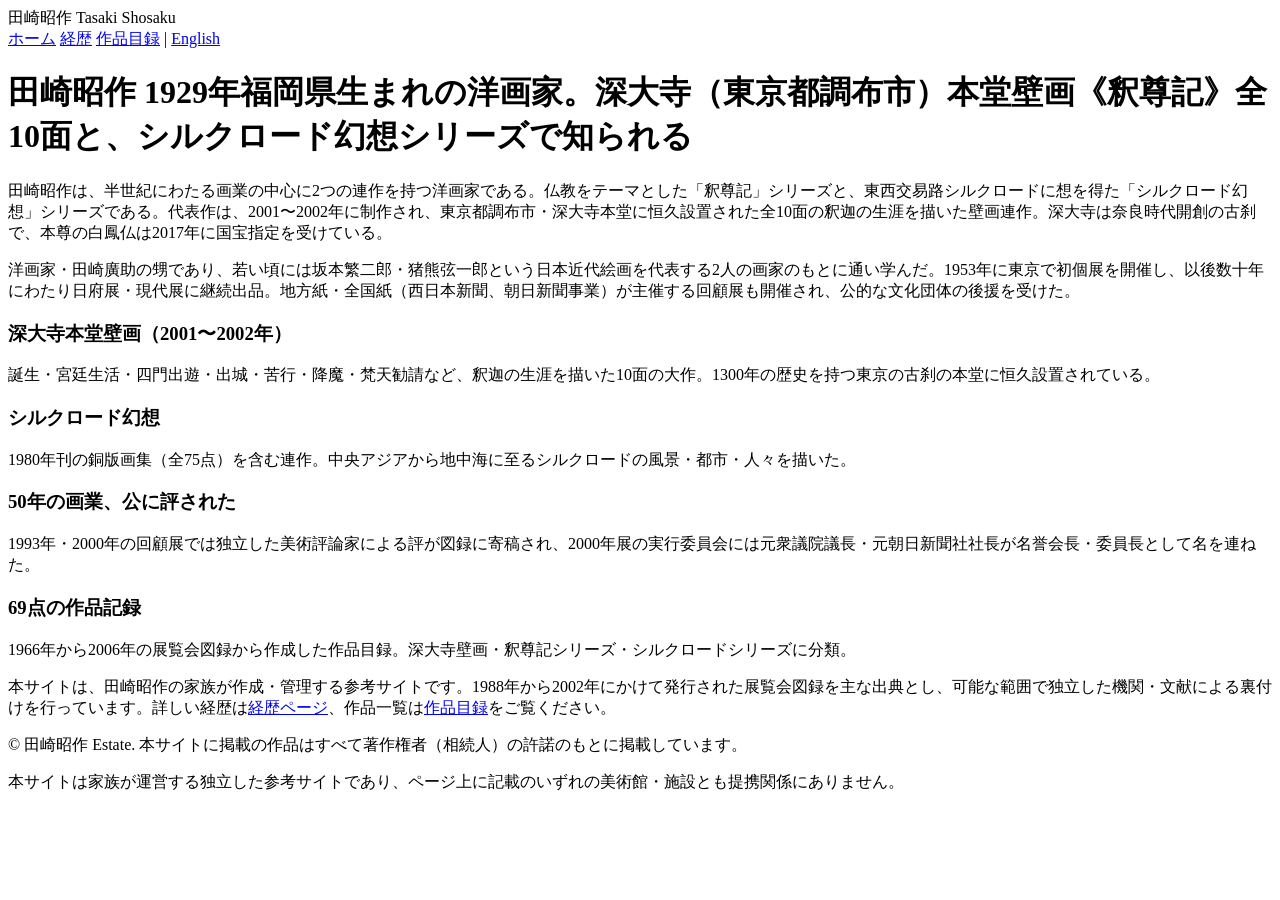
==== ja/index.html @ 19542b6c "Add files via upload" ====
<!doctype html>
<html lang="ja">
<head>
<meta charset="utf-8">
<meta name="viewport" content="width=device-width, initial-scale=1">
<title>田崎昭作 — 洋画家（1929年〜）</title>
<meta name="description" content="洋画家・田崎昭作（たさき しょうさく、1929年生）の公式参考サイト。東京・深大寺本堂壁画《釈尊記》全10面、シルクロード幻想シリーズの作者。">
<link rel="stylesheet" href="../style.css">
</head>
<body>

<header class="site-header">
  <div class="wrap">
    <div class="brand">田崎昭作 <span class="jp">Tasaki Shosaku</span></div>
    <nav class="main-nav">
      <a href="index.html">ホーム</a>
      <a href="biography.html">経歴</a>
      <a href="works.html">作品目録</a>
      <span class="lang-switch">| <a href="../index.html">English</a></span>
    </nav>
  </div>
</header>

<main>
  <div class="wrap">
    <h1>田崎昭作
      <span class="sub">1929年福岡県生まれの洋画家。深大寺（東京都調布市）本堂壁画《釈尊記》全10面と、シルクロード幻想シリーズで知られる</span>
    </h1>

    <p class="lede">田崎昭作は、半世紀にわたる画業の中心に2つの連作を持つ洋画家である。仏教をテーマとした「釈尊記」シリーズと、東西交易路シルクロードに想を得た「シルクロード幻想」シリーズである。代表作は、2001〜2002年に制作され、東京都調布市・深大寺本堂に恒久設置された全10面の釈迦の生涯を描いた壁画連作。深大寺は奈良時代開創の古刹で、本尊の白鳳仏は2017年に国宝指定を受けている。</p>

    <p>洋画家・田崎廣助の甥であり、若い頃には坂本繁二郎・猪熊弦一郎という日本近代絵画を代表する2人の画家のもとに通い学んだ。1953年に東京で初個展を開催し、以後数十年にわたり日府展・現代展に継続出品。地方紙・全国紙（西日本新聞、朝日新聞事業）が主催する回顧展も開催され、公的な文化団体の後援を受けた。</p>

    <div class="cards">
      <div class="card">
        <h3>深大寺本堂壁画（2001〜2002年）</h3>
        <p>誕生・宮廷生活・四門出遊・出城・苦行・降魔・梵天勧請など、釈迦の生涯を描いた10面の大作。1300年の歴史を持つ東京の古刹の本堂に恒久設置されている。</p>
      </div>
      <div class="card">
        <h3>シルクロード幻想</h3>
        <p>1980年刊の銅版画集（全75点）を含む連作。中央アジアから地中海に至るシルクロードの風景・都市・人々を描いた。</p>
      </div>
      <div class="card">
        <h3>50年の画業、公に評された</h3>
        <p>1993年・2000年の回顧展では独立した美術評論家による評が図録に寄稿され、2000年展の実行委員会には元衆議院議長・元朝日新聞社社長が名誉会長・委員長として名を連ねた。</p>
      </div>
      <div class="card">
        <h3>69点の作品記録</h3>
        <p>1966年から2006年の展覧会図録から作成した作品目録。深大寺壁画・釈尊記シリーズ・シルクロードシリーズに分類。</p>
      </div>
    </div>

    <p>本サイトは、田崎昭作の家族が作成・管理する参考サイトです。1988年から2002年にかけて発行された展覧会図録を主な出典とし、可能な範囲で独立した機関・文献による裏付けを行っています。詳しい経歴は<a href="biography.html">経歴ページ</a>、作品一覧は<a href="works.html">作品目録</a>をご覧ください。</p>
  </div>
</main>

<footer class="site-footer">
  <div class="wrap">
    <p>&copy; 田崎昭作 Estate. 本サイトに掲載の作品はすべて著作権者（相続人）の許諾のもとに掲載しています。</p>
    <p>本サイトは家族が運営する独立した参考サイトであり、ページ上に記載のいずれの美術館・施設とも提携関係にありません。</p>
  </div>
</footer>

</body>
</html>
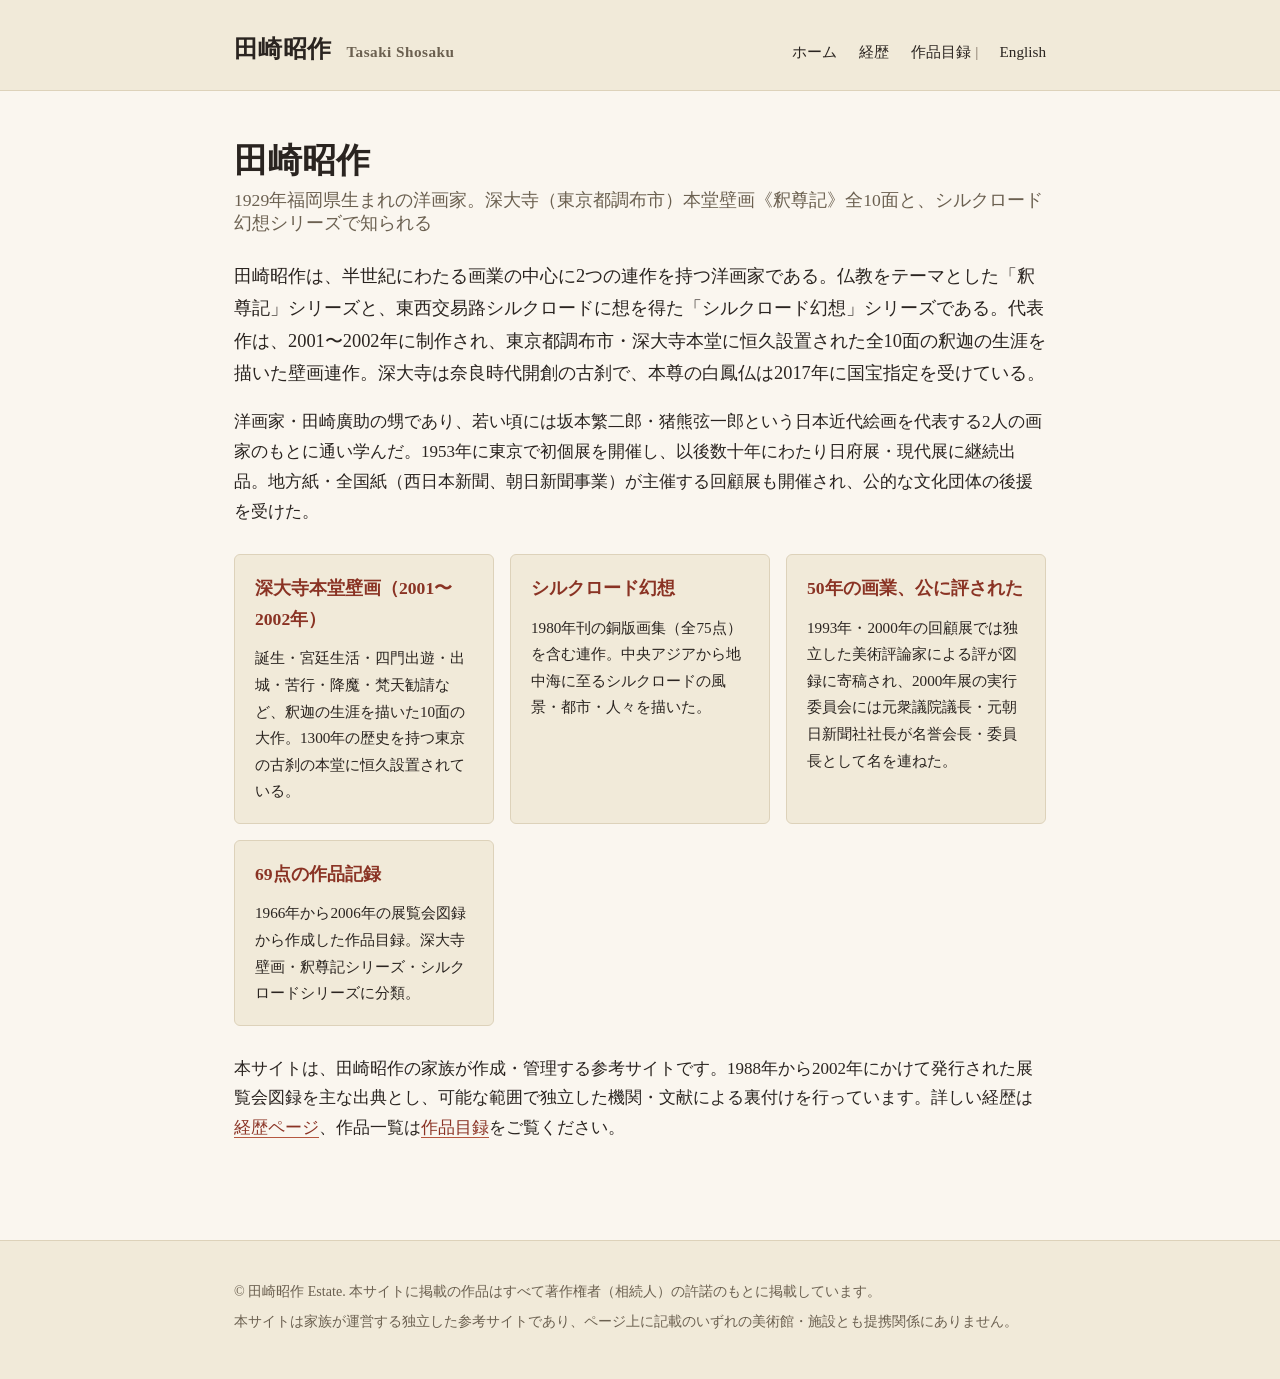
==== commit b49f6541: "Add files via upload" ====
--- a/ja/index.html
+++ b/ja/index.html
@@ -5,6 +5,10 @@
 <meta name="viewport" content="width=device-width, initial-scale=1">
 <title>田崎昭作 — 洋画家（1929年〜）</title>
 <meta name="description" content="洋画家・田崎昭作（たさき しょうさく、1929年生）の公式参考サイト。東京・深大寺本堂壁画《釈尊記》全10面、シルクロード幻想シリーズの作者。">
+<link rel="canonical" href="https://ttakt.github.io/tasaki-shosaku/ja/index.html">
+<link rel="alternate" hreflang="en" href="https://ttakt.github.io/tasaki-shosaku/">
+<link rel="alternate" hreflang="ja" href="https://ttakt.github.io/tasaki-shosaku/ja/index.html">
+<link rel="alternate" hreflang="x-default" href="https://ttakt.github.io/tasaki-shosaku/">
 <link rel="stylesheet" href="../style.css">
 </head>
 <body>
--- a/style.css
+++ b/style.css
@@ -0,0 +1,157 @@
+/* Tasaki Shosaku reference site — shared stylesheet */
+
+:root {
+  --ink: #2a2420;
+  --paper: #faf6ef;
+  --paper-raised: #f1ead9;
+  --accent: #8a3324;
+  --accent-soft: #b5573f;
+  --line: #ddd2ba;
+  --muted: #6b6050;
+  --max-width: 860px;
+}
+
+* { box-sizing: border-box; }
+
+html { scroll-behavior: smooth; }
+
+body {
+  margin: 0;
+  background: var(--paper);
+  color: var(--ink);
+  font-family: "Hiragino Mincho ProN", "Yu Mincho", "Noto Serif JP", Georgia, "Times New Roman", serif;
+  line-height: 1.75;
+  font-size: 17px;
+}
+
+a { color: var(--accent); text-decoration: none; border-bottom: 1px solid var(--accent-soft); }
+a:hover { color: var(--accent-soft); }
+
+.wrap {
+  max-width: var(--max-width);
+  margin: 0 auto;
+  padding: 0 24px;
+}
+
+header.site-header {
+  border-bottom: 1px solid var(--line);
+  padding: 28px 0 20px;
+  background: var(--paper-raised);
+}
+
+header.site-header .wrap {
+  display: flex;
+  justify-content: space-between;
+  align-items: baseline;
+  flex-wrap: wrap;
+  gap: 10px;
+}
+
+.brand {
+  font-size: 1.5rem;
+  letter-spacing: 0.02em;
+  font-weight: 600;
+}
+.brand .jp { font-size: 0.95rem; color: var(--muted); margin-left: 8px; }
+
+nav.main-nav a {
+  margin-left: 18px;
+  font-size: 0.95rem;
+  border-bottom: none;
+  color: var(--ink);
+}
+nav.main-nav a:hover { color: var(--accent); }
+
+.lang-switch {
+  font-size: 0.85rem;
+  color: var(--muted);
+}
+.lang-switch a { border-bottom: none; }
+
+main { padding: 48px 0 80px; }
+
+h1 { font-size: 2.1rem; margin: 0 0 6px; line-height: 1.3; }
+h1 .sub { display: block; font-size: 1.1rem; color: var(--muted); font-weight: 400; margin-top: 6px; }
+h2 { font-size: 1.4rem; margin: 2.6em 0 0.8em; border-left: 4px solid var(--accent); padding-left: 12px; }
+h3 { font-size: 1.1rem; margin: 1.6em 0 0.6em; color: var(--accent); }
+
+p.lede {
+  font-size: 1.15rem;
+  color: var(--ink);
+  margin-top: 1.4em;
+}
+
+.cards {
+  display: grid;
+  grid-template-columns: repeat(auto-fit, minmax(220px, 1fr));
+  gap: 16px;
+  margin: 28px 0;
+}
+.card {
+  background: var(--paper-raised);
+  border: 1px solid var(--line);
+  border-radius: 6px;
+  padding: 18px 20px;
+}
+.card h3 { margin-top: 0; }
+.card p { margin: 0; font-size: 0.95rem; color: var(--ink); }
+
+.timeline { list-style: none; margin: 0; padding: 0; border-top: 1px solid var(--line); }
+.timeline li {
+  display: grid;
+  grid-template-columns: 140px 1fr;
+  gap: 18px;
+  padding: 16px 0;
+  border-bottom: 1px solid var(--line);
+}
+.timeline .year { font-weight: 600; color: var(--accent); }
+.timeline .desc { }
+.timeline .desc .note { display: block; font-size: 0.85rem; color: var(--muted); margin-top: 4px; }
+
+@media (max-width: 540px) {
+  .timeline li { grid-template-columns: 1fr; gap: 4px; }
+}
+
+table.works {
+  width: 100%;
+  border-collapse: collapse;
+  margin: 14px 0 8px;
+  font-size: 0.95rem;
+}
+table.works th, table.works td {
+  text-align: left;
+  padding: 9px 10px;
+  border-bottom: 1px solid var(--line);
+  vertical-align: top;
+}
+table.works th {
+  font-weight: 600;
+  color: var(--muted);
+  font-size: 0.82rem;
+  text-transform: uppercase;
+  letter-spacing: 0.04em;
+}
+table.works tr:hover { background: var(--paper-raised); }
+.series-count { color: var(--muted); font-size: 0.95rem; margin-top: -6px; }
+
+.table-scroll { overflow-x: auto; }
+
+footer.site-footer {
+  border-top: 1px solid var(--line);
+  background: var(--paper-raised);
+  padding: 32px 0 40px;
+  font-size: 0.88rem;
+  color: var(--muted);
+}
+footer.site-footer p { margin: 0.4em 0; }
+footer.site-footer a { color: var(--muted); border-bottom: 1px solid var(--line); }
+
+.status-note {
+  background: #fbeee7;
+  border: 1px solid #e3b9a9;
+  border-radius: 6px;
+  padding: 14px 18px;
+  font-size: 0.9rem;
+  color: #6e3524;
+  margin: 18px 0;
+}
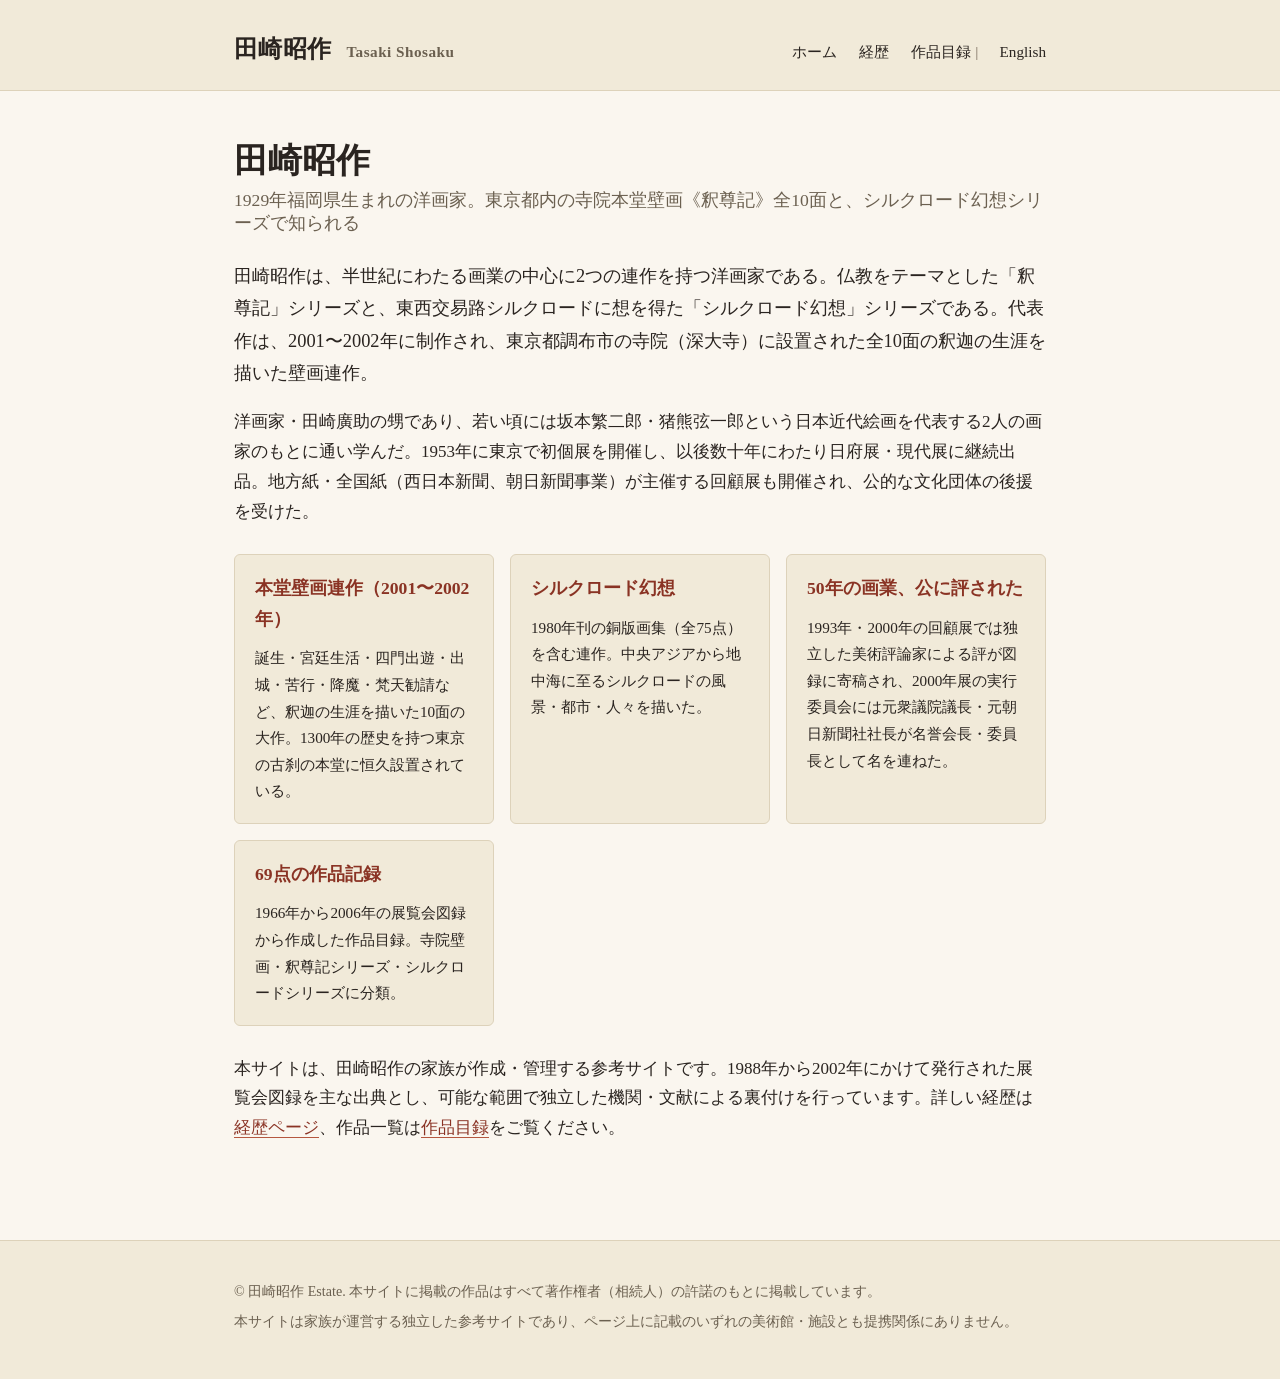
==== commit 6562f531: "Add files via upload" ====
--- a/ja/index.html
+++ b/ja/index.html
@@ -4,12 +4,50 @@
 <meta charset="utf-8">
 <meta name="viewport" content="width=device-width, initial-scale=1">
 <title>田崎昭作 — 洋画家（1929年〜）</title>
-<meta name="description" content="洋画家・田崎昭作（たさき しょうさく、1929年生）の公式参考サイト。東京・深大寺本堂壁画《釈尊記》全10面、シルクロード幻想シリーズの作者。">
+<meta name="description" content="洋画家・田崎昭作（たさき しょうさく、1929年生）の公式参考サイト。本堂壁画《釈尊記》全10面、シルクロード幻想シリーズの作者。">
 <link rel="canonical" href="https://ttakt.github.io/tasaki-shosaku/ja/index.html">
 <link rel="alternate" hreflang="en" href="https://ttakt.github.io/tasaki-shosaku/">
 <link rel="alternate" hreflang="ja" href="https://ttakt.github.io/tasaki-shosaku/ja/index.html">
 <link rel="alternate" hreflang="x-default" href="https://ttakt.github.io/tasaki-shosaku/">
+<link rel="icon" href="../assets/favicon.ico" sizes="any">
+<link rel="icon" href="../assets/favicon-32.png" type="image/png" sizes="32x32">
+<link rel="apple-touch-icon" href="../assets/apple-touch-icon.png">
+<meta property="og:type" content="profile">
+<meta property="og:site_name" content="Tasaki Shosaku ">
+<meta property="og:locale" content="ja_JP">
+<meta property="og:title" content="田崎昭作 — 洋画家（1929年〜）">
+<meta property="og:description" content="洋画家・田崎昭作（たさき しょうさく、1929年生）の公式参考サイト。本堂壁画《釈尊記》全10面、シルクロード幻想シリーズの作者。">
+<meta property="og:url" content="https://ttakt.github.io/tasaki-shosaku/ja/index.html">
+<meta property="og:image" content="https://ttakt.github.io/tasaki-shosaku/assets/og-image-ja.png">
+<meta property="og:image:width" content="1200">
+<meta property="og:image:height" content="630">
+<meta name="twitter:card" content="summary_large_image">
+<meta name="twitter:title" content="田崎昭作 — 洋画家（1929年〜）">
+<meta name="twitter:description" content="洋画家・田崎昭作（たさき しょうさく、1929年生）の公式参考サイト。本堂壁画《釈尊記》全10面、シルクロード幻想シリーズの作者。">
+<meta name="twitter:image" content="https://ttakt.github.io/tasaki-shosaku/assets/og-image-ja.png">
 <link rel="stylesheet" href="../style.css">
+<script type="application/ld+json">
+{
+  "@context": "https://schema.org",
+  "@type": "Person",
+  "name": "田崎昭作",
+  "alternateName": ["Tasaki Shosaku", "田﨑昭作"],
+  "birthDate": "1929-01-17",
+  "birthPlace": {
+    "@type": "Place",
+    "name": "福岡県八女郡立花町"
+  },
+  "nationality": "日本",
+  "jobTitle": "洋画家",
+  "description": "東京都内の寺院本堂壁画《釈尊記》全10面とシルクロード幻想シリーズで知られる洋画家。",
+  "url": "https://ttakt.github.io/tasaki-shosaku/ja/index.html",
+  "image": "https://ttakt.github.io/tasaki-shosaku/assets/og-image-ja.png",
+  "workLocation": {
+    "@type": "Place",
+    "name": "東京都"
+  }
+}
+</script>
 </head>
 <body>
 
@@ -28,16 +66,16 @@
 <main>
   <div class="wrap">
     <h1>田崎昭作
-      <span class="sub">1929年福岡県生まれの洋画家。深大寺（東京都調布市）本堂壁画《釈尊記》全10面と、シルクロード幻想シリーズで知られる</span>
+      <span class="sub">1929年福岡県生まれの洋画家。東京都内の寺院本堂壁画《釈尊記》全10面と、シルクロード幻想シリーズで知られる</span>
     </h1>
 
-    <p class="lede">田崎昭作は、半世紀にわたる画業の中心に2つの連作を持つ洋画家である。仏教をテーマとした「釈尊記」シリーズと、東西交易路シルクロードに想を得た「シルクロード幻想」シリーズである。代表作は、2001〜2002年に制作され、東京都調布市・深大寺本堂に恒久設置された全10面の釈迦の生涯を描いた壁画連作。深大寺は奈良時代開創の古刹で、本尊の白鳳仏は2017年に国宝指定を受けている。</p>
+    <p class="lede">田崎昭作は、半世紀にわたる画業の中心に2つの連作を持つ洋画家である。仏教をテーマとした「釈尊記」シリーズと、東西交易路シルクロードに想を得た「シルクロード幻想」シリーズである。代表作は、2001〜2002年に制作され、東京都調布市の寺院（深大寺）に設置された全10面の釈迦の生涯を描いた壁画連作。</p>
 
     <p>洋画家・田崎廣助の甥であり、若い頃には坂本繁二郎・猪熊弦一郎という日本近代絵画を代表する2人の画家のもとに通い学んだ。1953年に東京で初個展を開催し、以後数十年にわたり日府展・現代展に継続出品。地方紙・全国紙（西日本新聞、朝日新聞事業）が主催する回顧展も開催され、公的な文化団体の後援を受けた。</p>
 
     <div class="cards">
       <div class="card">
-        <h3>深大寺本堂壁画（2001〜2002年）</h3>
+        <h3>本堂壁画連作（2001〜2002年）</h3>
         <p>誕生・宮廷生活・四門出遊・出城・苦行・降魔・梵天勧請など、釈迦の生涯を描いた10面の大作。1300年の歴史を持つ東京の古刹の本堂に恒久設置されている。</p>
       </div>
       <div class="card">
@@ -50,7 +88,7 @@
       </div>
       <div class="card">
         <h3>69点の作品記録</h3>
-        <p>1966年から2006年の展覧会図録から作成した作品目録。深大寺壁画・釈尊記シリーズ・シルクロードシリーズに分類。</p>
+        <p>1966年から2006年の展覧会図録から作成した作品目録。寺院壁画・釈尊記シリーズ・シルクロードシリーズに分類。</p>
       </div>
     </div>
 
--- a/style.css
+++ b/style.css
@@ -146,6 +146,34 @@
 footer.site-footer p { margin: 0.4em 0; }
 footer.site-footer a { color: var(--muted); border-bottom: 1px solid var(--line); }
 
+.gallery {
+  display: grid;
+  grid-template-columns: repeat(auto-fit, minmax(210px, 1fr));
+  gap: 20px;
+  margin: 18px 0 30px;
+}
+.gallery figure { margin: 0; }
+.gallery img {
+  width: 100%;
+  height: auto;
+  display: block;
+  border-radius: 4px;
+  border: 1px solid var(--line);
+  background: var(--paper-raised);
+}
+.gallery figcaption {
+  font-size: 0.85rem;
+  color: var(--muted);
+  margin-top: 6px;
+  line-height: 1.4;
+}
+.gallery figcaption .work-title { color: var(--ink); font-weight: 600; }
+.image-note {
+  font-size: 0.85rem;
+  color: var(--muted);
+  margin: -10px 0 30px;
+}
+
 .status-note {
   background: #fbeee7;
   border: 1px solid #e3b9a9;
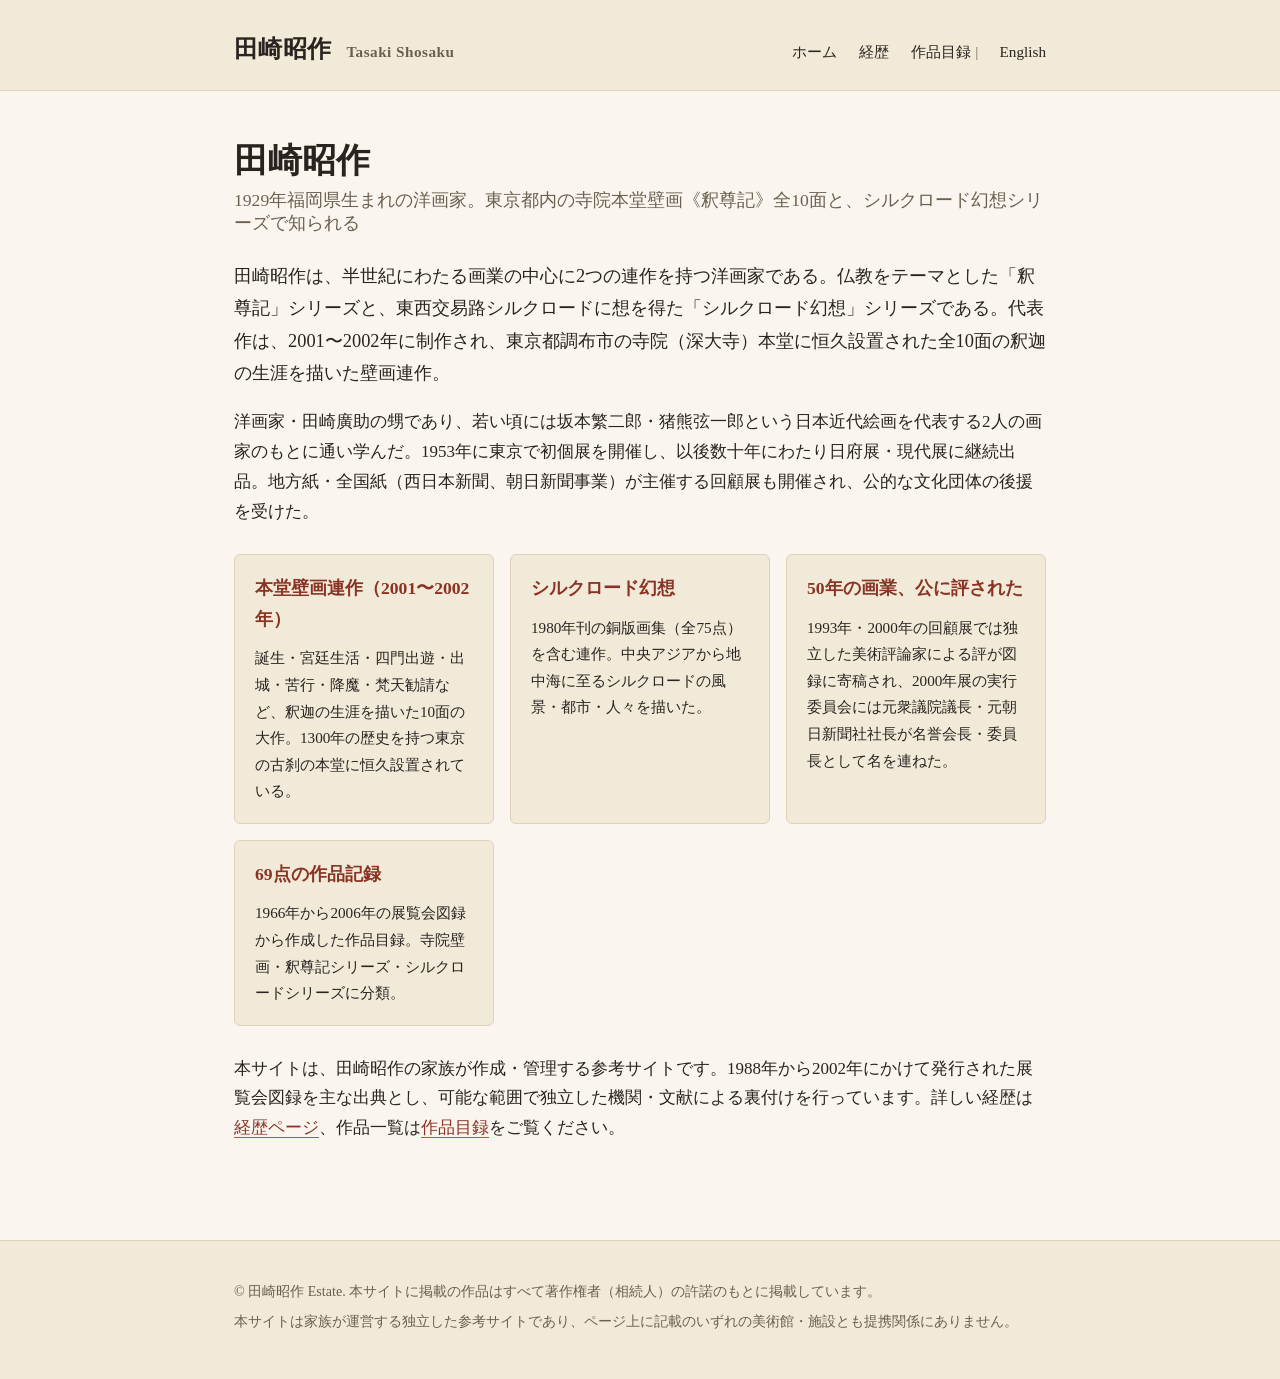
==== commit e677327a: "Add files via upload" ====
--- a/ja/index.html
+++ b/ja/index.html
@@ -69,7 +69,7 @@
       <span class="sub">1929年福岡県生まれの洋画家。東京都内の寺院本堂壁画《釈尊記》全10面と、シルクロード幻想シリーズで知られる</span>
     </h1>
 
-    <p class="lede">田崎昭作は、半世紀にわたる画業の中心に2つの連作を持つ洋画家である。仏教をテーマとした「釈尊記」シリーズと、東西交易路シルクロードに想を得た「シルクロード幻想」シリーズである。代表作は、2001〜2002年に制作され、東京都調布市の寺院（深大寺）に設置された全10面の釈迦の生涯を描いた壁画連作。</p>
+    <p class="lede">田崎昭作は、半世紀にわたる画業の中心に2つの連作を持つ洋画家である。仏教をテーマとした「釈尊記」シリーズと、東西交易路シルクロードに想を得た「シルクロード幻想」シリーズである。代表作は、2001〜2002年に制作され、東京都調布市の寺院（深大寺）本堂に恒久設置された全10面の釈迦の生涯を描いた壁画連作。</p>
 
     <p>洋画家・田崎廣助の甥であり、若い頃には坂本繁二郎・猪熊弦一郎という日本近代絵画を代表する2人の画家のもとに通い学んだ。1953年に東京で初個展を開催し、以後数十年にわたり日府展・現代展に継続出品。地方紙・全国紙（西日本新聞、朝日新聞事業）が主催する回顧展も開催され、公的な文化団体の後援を受けた。</p>
 
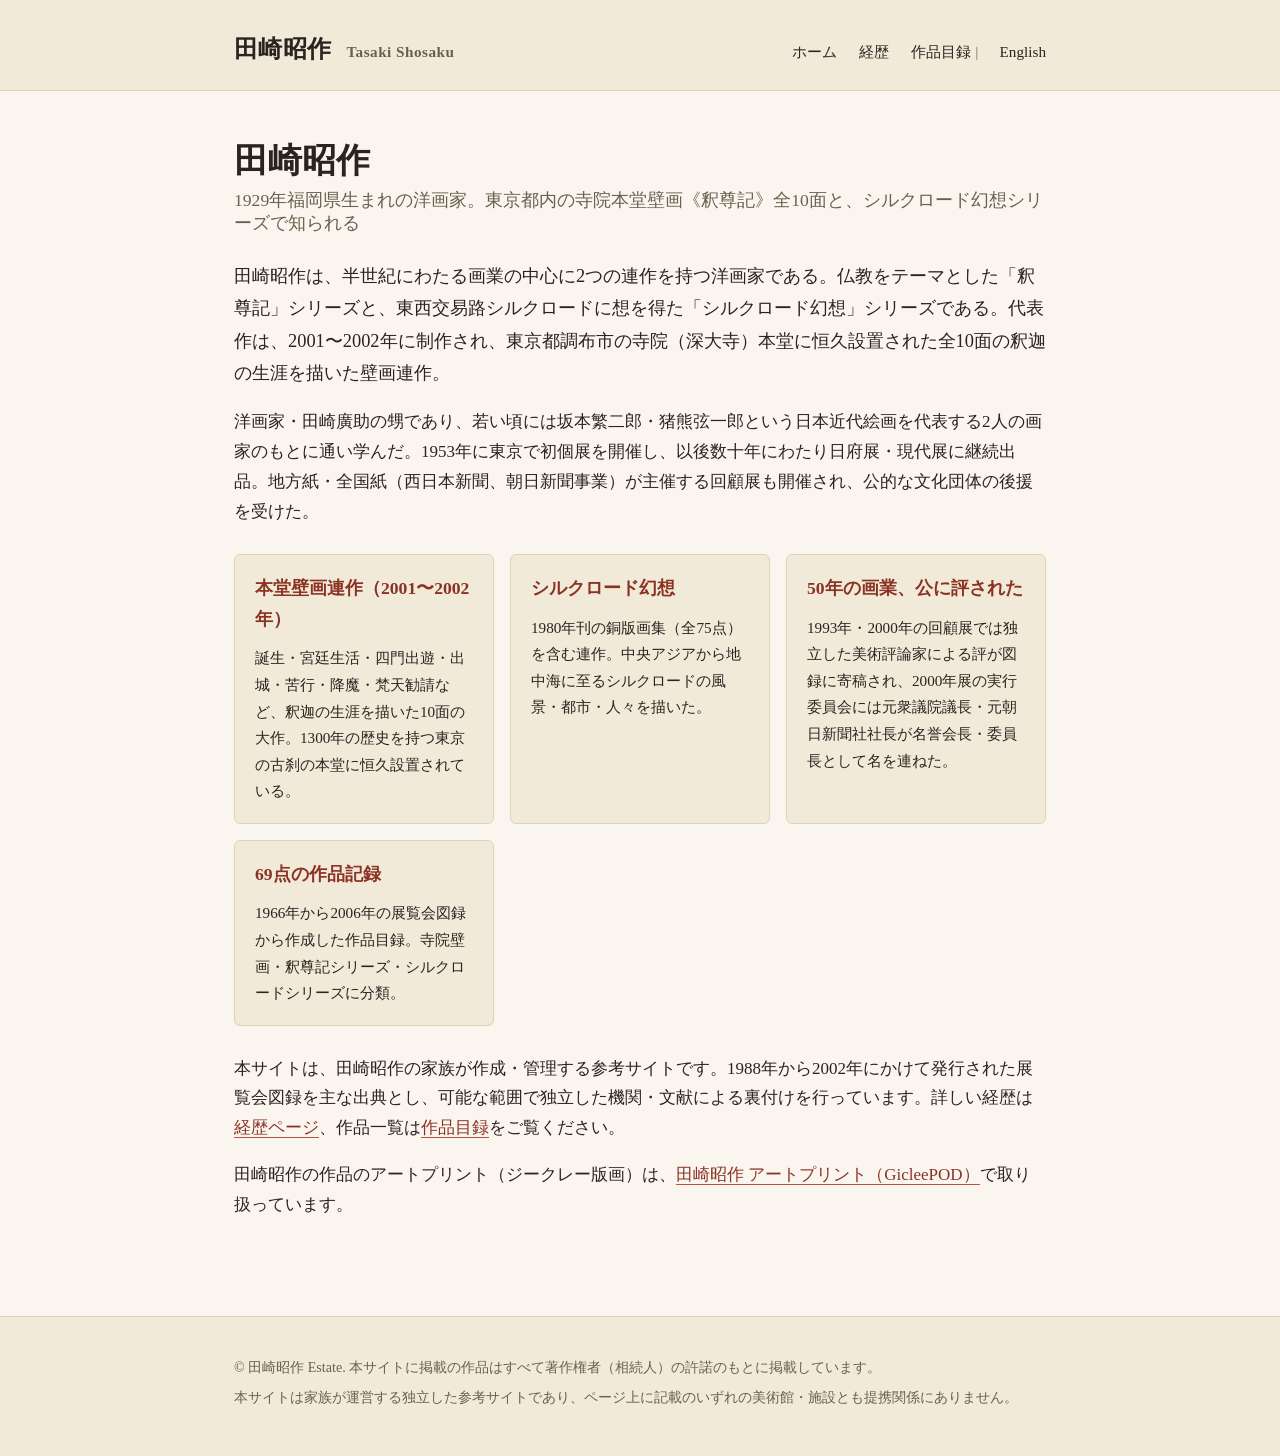
==== commit c84b68ba: "Add files via upload" ====
--- a/ja/index.html
+++ b/ja/index.html
@@ -93,6 +93,8 @@
     </div>
 
     <p>本サイトは、田崎昭作の家族が作成・管理する参考サイトです。1988年から2002年にかけて発行された展覧会図録を主な出典とし、可能な範囲で独立した機関・文献による裏付けを行っています。詳しい経歴は<a href="biography.html">経歴ページ</a>、作品一覧は<a href="works.html">作品目録</a>をご覧ください。</p>
+
+    <p>田崎昭作の作品のアートプリント（ジークレー版画）は、<a href="https://gicleepod.com/ja/store/tasaki-shosaku">田崎昭作 アートプリント（GicleePOD）</a>で取り扱っています。</p>
   </div>
 </main>
 
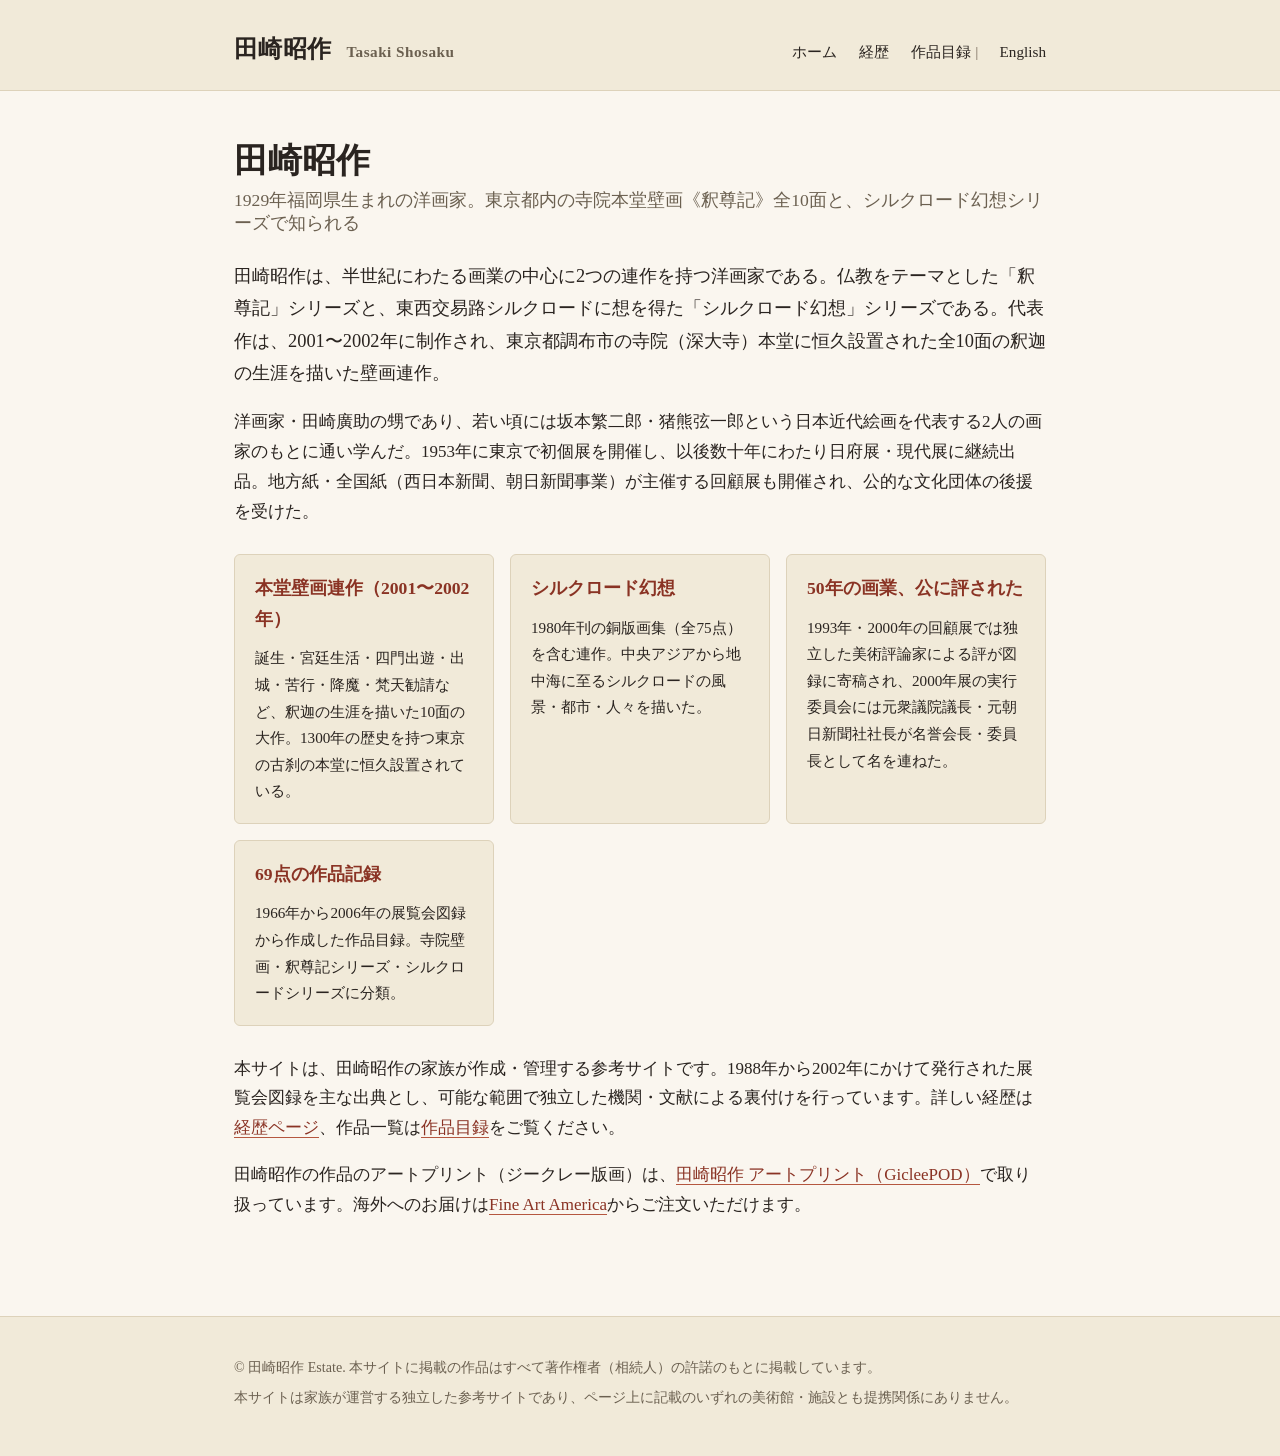
==== commit 8b5c2478: "Add files via upload" ====
--- a/ja/index.html
+++ b/ja/index.html
@@ -94,7 +94,7 @@
 
     <p>本サイトは、田崎昭作の家族が作成・管理する参考サイトです。1988年から2002年にかけて発行された展覧会図録を主な出典とし、可能な範囲で独立した機関・文献による裏付けを行っています。詳しい経歴は<a href="biography.html">経歴ページ</a>、作品一覧は<a href="works.html">作品目録</a>をご覧ください。</p>
 
-    <p>田崎昭作の作品のアートプリント（ジークレー版画）は、<a href="https://gicleepod.com/ja/store/tasaki-shosaku">田崎昭作 アートプリント（GicleePOD）</a>で取り扱っています。</p>
+    <p>田崎昭作の作品のアートプリント（ジークレー版画）は、<a href="https://gicleepod.com/ja/store/tasaki-shosaku">田崎昭作 アートプリント（GicleePOD）</a>で取り扱っています。海外へのお届けは<a href="https://fineartamerica.com/profiles/tasaki-shosaku">Fine Art America</a>からご注文いただけます。</p>
   </div>
 </main>
 
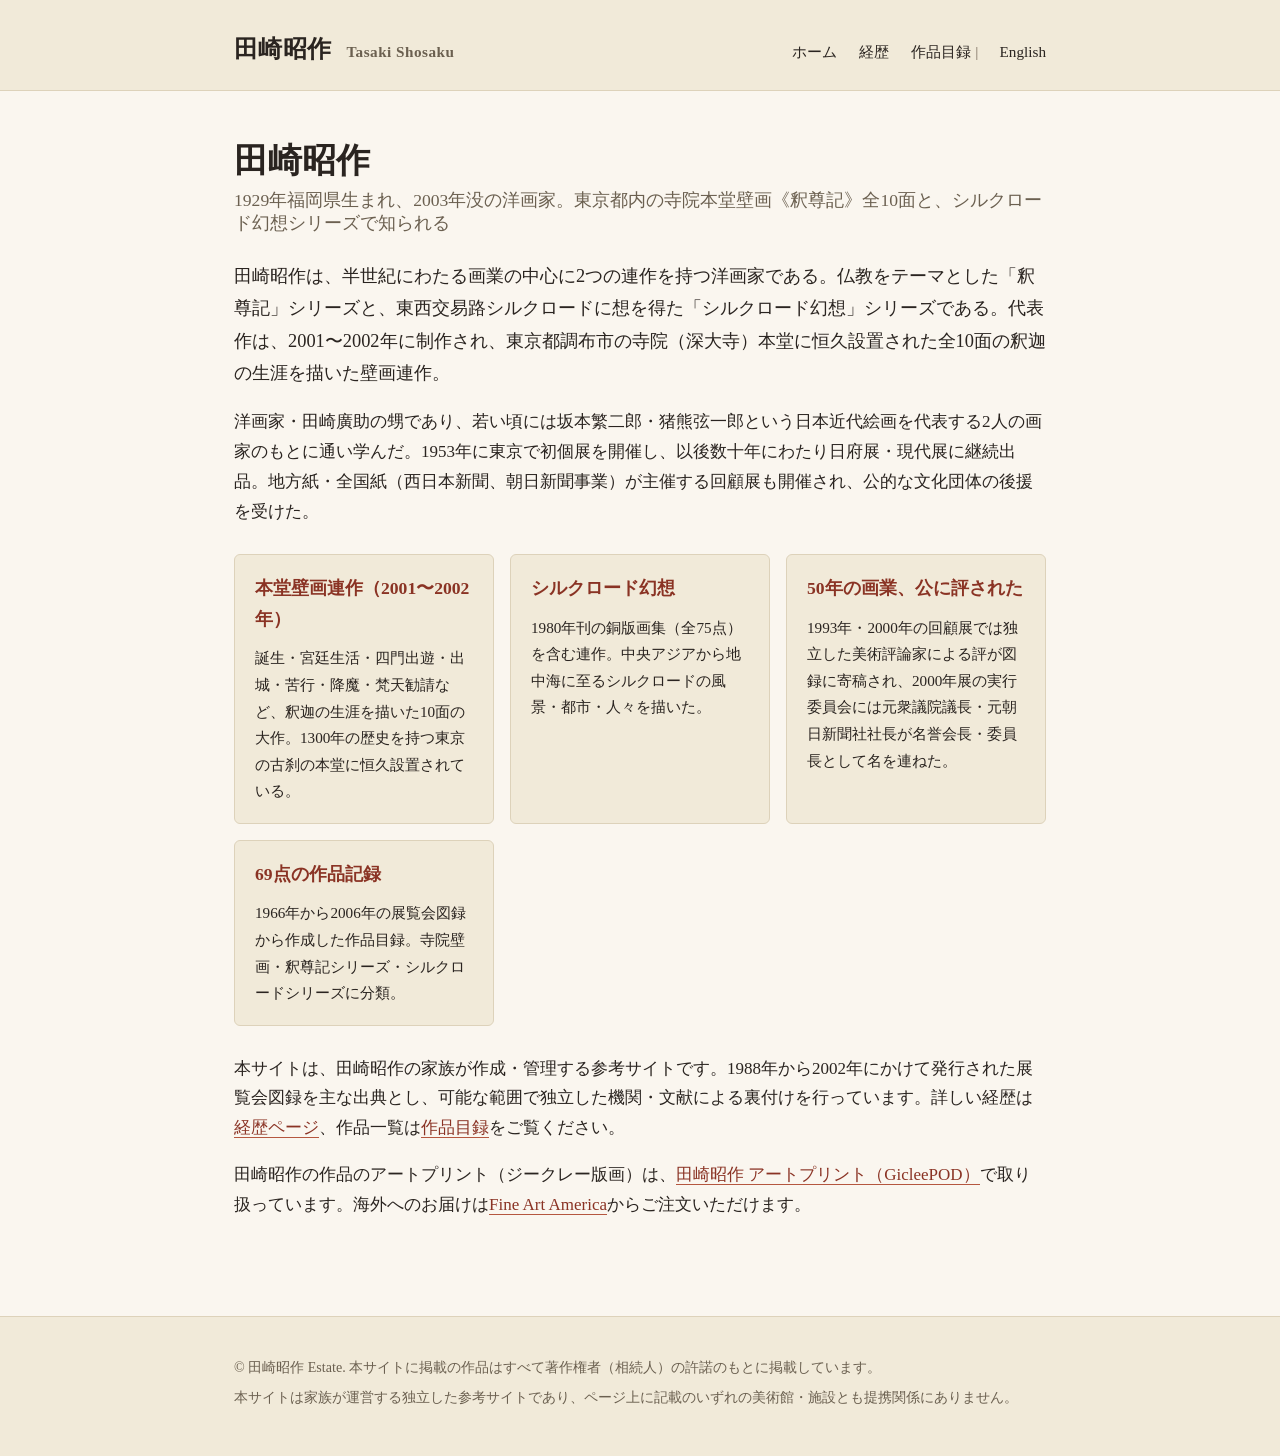
==== commit 435a9f49: "Add files via upload" ====
--- a/ja/index.html
+++ b/ja/index.html
@@ -3,8 +3,8 @@
 <head>
 <meta charset="utf-8">
 <meta name="viewport" content="width=device-width, initial-scale=1">
-<title>田崎昭作 — 洋画家（1929年〜）</title>
-<meta name="description" content="洋画家・田崎昭作（たさき しょうさく、1929年生）の公式参考サイト。本堂壁画《釈尊記》全10面、シルクロード幻想シリーズの作者。">
+<title>田崎昭作 — 洋画家（1929–2003）</title>
+<meta name="description" content="洋画家・田崎昭作（たさき しょうさく、1929–2003）の公式参考サイト。本堂壁画《釈尊記》全10面、シルクロード幻想シリーズの作者。">
 <link rel="canonical" href="https://ttakt.github.io/tasaki-shosaku/ja/index.html">
 <link rel="alternate" hreflang="en" href="https://ttakt.github.io/tasaki-shosaku/">
 <link rel="alternate" hreflang="ja" href="https://ttakt.github.io/tasaki-shosaku/ja/index.html">
@@ -15,15 +15,15 @@
 <meta property="og:type" content="profile">
 <meta property="og:site_name" content="Tasaki Shosaku ">
 <meta property="og:locale" content="ja_JP">
-<meta property="og:title" content="田崎昭作 — 洋画家（1929年〜）">
-<meta property="og:description" content="洋画家・田崎昭作（たさき しょうさく、1929年生）の公式参考サイト。本堂壁画《釈尊記》全10面、シルクロード幻想シリーズの作者。">
+<meta property="og:title" content="田崎昭作 — 洋画家（1929–2003）">
+<meta property="og:description" content="洋画家・田崎昭作（たさき しょうさく、1929–2003）の公式参考サイト。本堂壁画《釈尊記》全10面、シルクロード幻想シリーズの作者。">
 <meta property="og:url" content="https://ttakt.github.io/tasaki-shosaku/ja/index.html">
 <meta property="og:image" content="https://ttakt.github.io/tasaki-shosaku/assets/og-image-ja.png">
 <meta property="og:image:width" content="1200">
 <meta property="og:image:height" content="630">
 <meta name="twitter:card" content="summary_large_image">
-<meta name="twitter:title" content="田崎昭作 — 洋画家（1929年〜）">
-<meta name="twitter:description" content="洋画家・田崎昭作（たさき しょうさく、1929年生）の公式参考サイト。本堂壁画《釈尊記》全10面、シルクロード幻想シリーズの作者。">
+<meta name="twitter:title" content="田崎昭作 — 洋画家（1929–2003）">
+<meta name="twitter:description" content="洋画家・田崎昭作（たさき しょうさく、1929–2003）の公式参考サイト。本堂壁画《釈尊記》全10面、シルクロード幻想シリーズの作者。">
 <meta name="twitter:image" content="https://ttakt.github.io/tasaki-shosaku/assets/og-image-ja.png">
 <link rel="stylesheet" href="../style.css">
 <script type="application/ld+json">
@@ -33,6 +33,7 @@
   "name": "田崎昭作",
   "alternateName": ["Tasaki Shosaku", "田﨑昭作"],
   "birthDate": "1929-01-17",
+  "deathDate": "2003-01-17",
   "birthPlace": {
     "@type": "Place",
     "name": "福岡県八女郡立花町"
@@ -66,7 +67,7 @@
 <main>
   <div class="wrap">
     <h1>田崎昭作
-      <span class="sub">1929年福岡県生まれの洋画家。東京都内の寺院本堂壁画《釈尊記》全10面と、シルクロード幻想シリーズで知られる</span>
+      <span class="sub">1929年福岡県生まれ、2003年没の洋画家。東京都内の寺院本堂壁画《釈尊記》全10面と、シルクロード幻想シリーズで知られる</span>
     </h1>
 
     <p class="lede">田崎昭作は、半世紀にわたる画業の中心に2つの連作を持つ洋画家である。仏教をテーマとした「釈尊記」シリーズと、東西交易路シルクロードに想を得た「シルクロード幻想」シリーズである。代表作は、2001〜2002年に制作され、東京都調布市の寺院（深大寺）本堂に恒久設置された全10面の釈迦の生涯を描いた壁画連作。</p>
